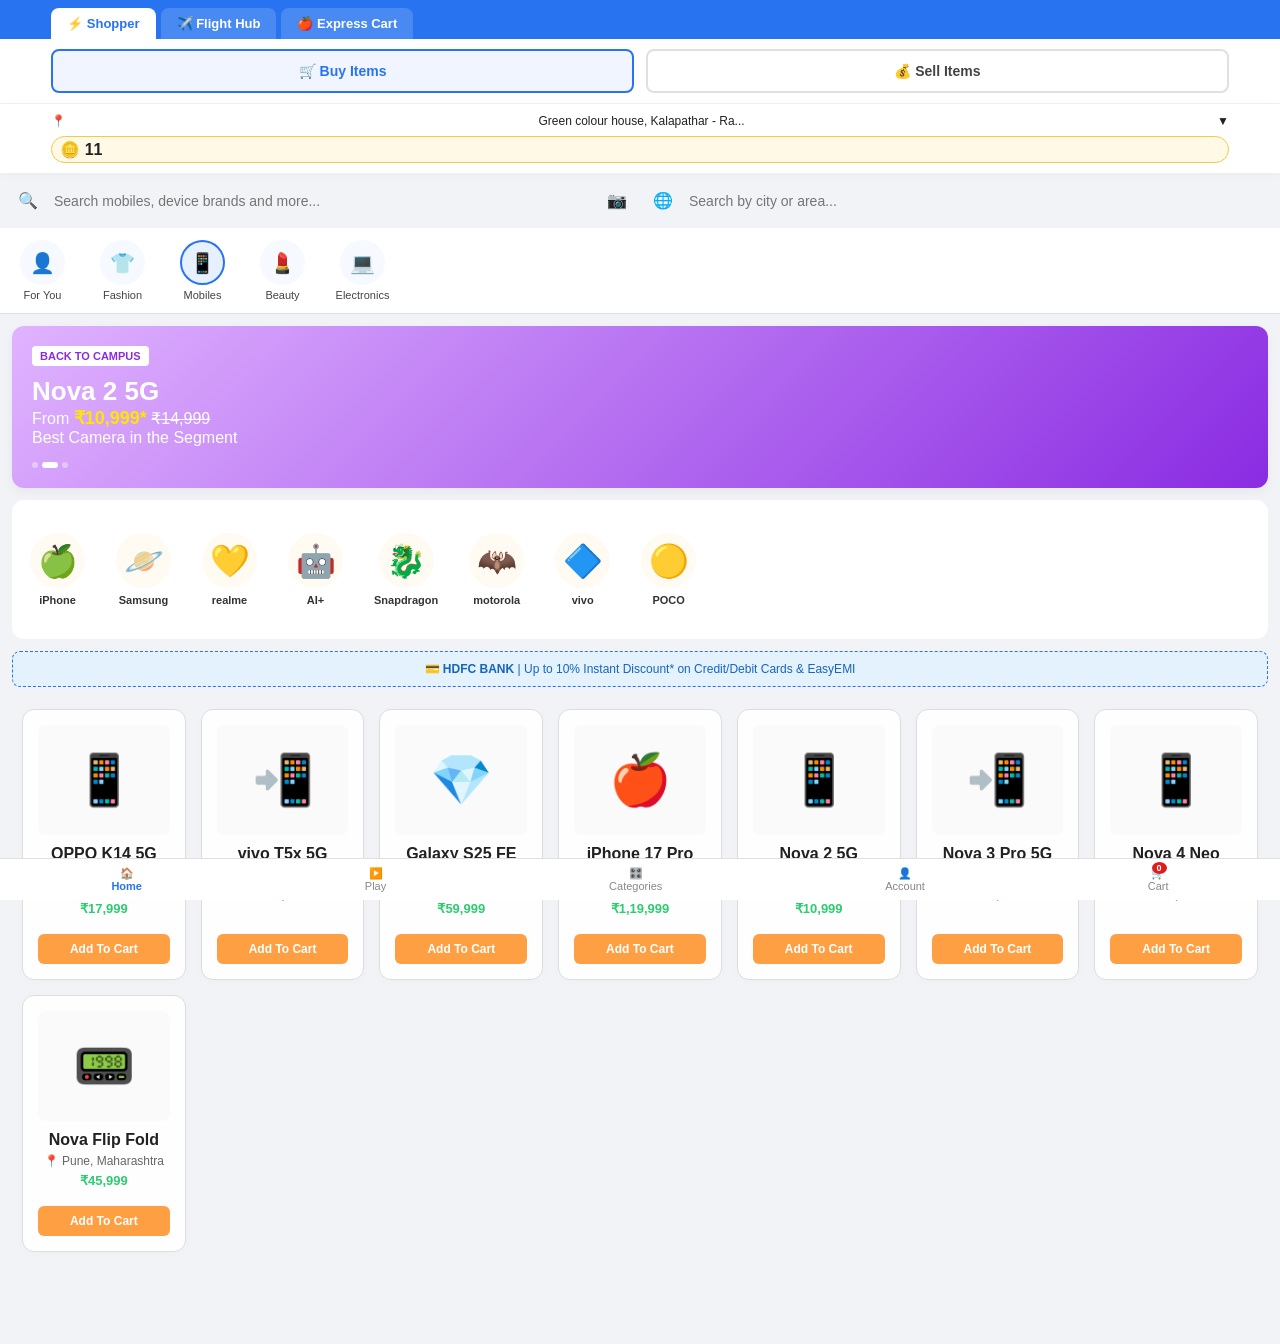
==== index.html @ 90e575cc "Add files via upload" ====
<!DOCTYPE html>
<html lang="en">
<head>
    <meta charset="UTF-8">
    <meta name="viewport" content="width=device-width, initial-scale=1.0">
    <title>Shopper | Premium Global Marketplace</title>
    <link rel="stylesheet" href="style.css">
</head>
<body>

    <canvas id="nature-canvas"></canvas>

    <!-- Super App Navigation Module Options -->
    <div class="app-top-switcher-header">
        <div class="switch-app-tab active">⚡ Shopper</div>
        <div class="switch-app-tab">✈️ Flight Hub</div>
        <div class="switch-app-tab">🍎 Express Cart</div>
    </div>

    <!-- MAIN HUB MODE TOGGLE BUTTONS (BUY / SELL) -->
    <div class="hub-mode-container">
        <button class="mode-toggle-btn active-mode" onclick="window.location.href='index.html'">🛒 Buy Items</button>
        <button class="mode-toggle-btn sell-mode-trigger" onclick="window.location.href='sell.html'">💰 Sell Items</button>
    </div>

    <header class="app-sticky-header">
        <div class="app-location-badge-strip">
            <span class="loc-marker-pin">📍</span>
            <span class="loc-display-text">Green colour house, Kalapathar - Ra...</span>
            <span class="loc-arrow-down">▼</span>
        </div>
        <div class="loyalty-coin-capsule">
            🪙 <span class="coin-count-value">11</span>
        </div>
    </header>

    <!-- Dual Search Inputs Matrix -->
    <div class="app-dual-search-matrix" style="padding: 10px; display: flex; gap: 10px;">
        <div class="search-input-capsule" style="flex: 1; display: flex; align-items: center; background: #f1f3f6; padding: 8px; border-radius: 8px;">
            <span class="search-embed-icon">🔍</span>
            <input type="text" id="search-bar" placeholder="Search mobiles, device brands and more..." style="border: none; background: transparent; width: 100%; margin-left: 8px; outline: none;">
            <span class="search-embed-camera">📷</span>
        </div>
        <div class="search-input-capsule location-capsule-box" style="flex: 1; display: flex; align-items: center; background: #f1f3f6; padding: 8px; border-radius: 8px;">
            <span class="search-embed-icon">🌐</span>
            <!-- Input ko JavaScript datalist se perfect bind kar diya gaya hai -->
            <input type="text" id="location-bar" placeholder="Search by city or area..." list="global-delivery-hubs" style="border: none; background: transparent; width: 100%; margin-left: 8px; outline: none;">
            <datalist id="global-delivery-hubs"></datalist>
        </div>
    </div>

    <nav class="app-category-horizontal-strip">
        <div class="category-pill-node">
            <div class="category-icon-sphere">👤</div>
            <span>For You</span>
        </div>
        <div class="category-pill-node">
            <div class="category-icon-sphere">👕</div>
            <span>Fashion</span>
        </div>
        <div class="category-pill-node active-category">
            <div class="category-icon-sphere">📱</div>
            <span>Mobiles</span>
        </div>
        <div class="category-pill-node">
            <div class="category-icon-sphere">💄</div>
            <span>Beauty</span>
        </div>
        <div class="category-pill-node">
            <div class="category-icon-sphere">💻</div>
            <span>Electronics</span>
        </div>
    </nav>
    <main class="app-scrolling-viewport">
        
        <section class="app-hero-carousel-banner">
            <div class="carousel-tag-badge">BACK TO CAMPUS</div>
            <div class="carousel-content-block">
                <h2>Nova 2 5G</h2>
                <p class="carousel-pricing-strike">From <span>₹10,999*</span> <del>₹14,999</del></p>
                <p class="carousel-tagline-sub">Best Camera in the Segment</p>
            </div>
            <div class="carousel-indicator-dots">
                <span class="dot-indicator"></span>
                <span class="dot-indicator active-dot"></span>
                <span class="dot-indicator"></span>
            </div>
        </section>

        <!-- Brand Quick Filter Strips -->
        <section class="app-brand-filters-strip-container">
            <div class="brand-filter-grid-flex" id="brand-logo-container" style="display: flex; gap: 15px; overflow-x: auto; padding: 10px 0;"></div>
        </section>

        <div class="app-promotional-incentive-bar">
            <strong>💳 HDFC BANK</strong> | Up to 10% Instant Discount* on Credit/Debit Cards & EasyEMI
        </div>

        <!-- Inventory Showcase Grid Layout (Nova phones are rendered here instantly) -->
        <section class="app-marketplace-inventory-section">
            <div class="inventory-product-grid-layout" id="product-container" style="display: grid; grid-template-columns: repeat(auto-fill, minmax(160px, 1fr)); gap: 15px; padding: 10px;"></div>
        </section>

    </main>

    <footer class="app-mobile-bottom-navigation-bar">
        <div class="bottom-tab-node active-tab">🏠<span>Home</span></div>
        <div class="bottom-tab-node">▶️<span>Play</span></div>
        <div class="bottom-tab-node">🎛️<span>Categories</span></div>
        <div class="bottom-tab-node" id="account-tab-trigger">👤<span>Account</span></div>
        <div class="bottom-tab-node" onclick="toggleCartPanel()">
            🛒<span class="cart-floating-badge" id="cart-badge-counter">0</span><span>Cart</span>
        </div>
    </footer>

    <!-- Cart Overlay Drawer Mechanics Layout -->
    <div class="cart-sidebar-overlay-dimmer" id="cart-overlay" onclick="toggleCartPanel()" style="display: none; position: fixed; top: 0; left: 0; width: 100%; height: 100%; background: rgba(0,0,0,0.5); z-index: 999;"></div>
    <div class="cart-sidebar-drawer-panel" id="cart-panel" style="position: fixed; top: 0; right: -400px; width: 320px; height: 100%; background: white; z-index: 1000; transition: 0.3s; padding: 20px; box-shadow: -2px 0 5px rgba(0,0,0,0.2);">
        <div class="cart-drawer-header-node" style="display: flex; justify-content: space-between; align-items: center; border-bottom: 1px solid #ddd; padding-bottom: 10px;">
            <h3>My Shopping Cart</h3>
            <span class="cart-drawer-close-trigger" onclick="toggleCartPanel()" style="cursor: pointer; font-size: 20px;">✖</span>
        </div>
        <div class="cart-drawer-items-list-viewport" id="cart-items-box" style="height: 70%; overflow-y: auto; padding: 10px 0;"></div>
        <div class="cart-drawer-checkout-footer" style="border-top: 1px solid #ddd; padding-top: 10px;">
            <h3>Grand Total: ₹<span id="cart-total-val">0</span></h3>
            <button class="cart-checkout-action-btn" onclick="triggerCheckout()" style="width: 100%; background: #2ecc71; color: white; border: none; padding: 12px; border-radius: 6px; font-weight: bold; cursor: pointer; margin-top: 10px;">Place Marketplace Order</button>
        </div>
    </div>

    <!-- Product View Dynamic Modal Frame Style Fixed with fallback -->
    <div class="product-modal-dimmer" id="product-modal-view" style="display: none; position: fixed; top: 0; left: 0; width: 100%; height: 100%; background: rgba(0,0,0,0.7); z-index: 2000; align-items: center; justify-content: center;">
        <div class="modal-viewport-frame" style="background: white; border-radius: 16px; width: 90%; max-width: 400px; padding: 20px; position: relative;">
            <div class="modal-header-nav" style="display: flex; align-items: center; gap: 15px; border-bottom: 1px solid #eee; padding-bottom: 10px;">
                <span class="back-arrow" onclick="closeProductModal()" style="cursor: pointer; font-size: 24px;">←</span>
                <div class="nav-title-block">
                    <h3 id="modal-product-title" style="margin: 0; font-size: 16px;">Product Details</h3>
                    <p id="modal-product-sub" style="margin: 0; font-size: 12px; color: #777;">Ad Verified</p>
                </div>
            </div>
            
            <div class="modal-scrollable-body" style="padding: 15px 0;">
                <div class="display-image-shell" style="text-align: center; background: #f9f9f9; padding: 20px; border-radius: 12px; position: relative;">
                    <span id="modal-item-photo-render" style="font-size: 80px;">📱</span>
                </div>

                <div class="item-meta-pricing-block" style="margin-top: 15px;">
                    <h2 id="modal-item-name" style="margin: 5px 0; font-size: 20px;">Item Name</h2>
                    <div class="rating-strip-badge" style="color: #f1c40f; font-size: 14px;">4.2 ★ | 31 Reviews</div>
                    <div class="location-tag-strip" id="modal-item-location" style="color: #666; font-size: 14px; margin-top: 5px;">📍 Location Info</div>
                </div>

                <div class="item-specs-block" id="modal-specs-container" style="margin-top: 15px; background: #f5f5f5; padding: 10px; border-radius: 8px;">
                    <h4 style="margin: 0 0 5px 0;">Technical Parameters</h4>
                    <p id="modal-item-specs" style="margin: 0; font-size: 13px; color: #555;">RAM/Storage specifications container.</p>
                </div>
            </div>

            <div class="modal-action-bottom-footer" style="display: flex; gap: 10px; margin-top: 15px;">
                <button class="add-to-cart-footer-btn" id="modal-cart-trigger" style="flex: 1; padding: 12px; border: 1px solid #ddd; background: white; border-radius: 8px; cursor: pointer; font-weight: bold;">Add to cart</button>
                <button class="buy-now-footer-btn" id="modal-call-trigger" style="flex: 1; padding: 12px; background: #ff9f43; color: white; border: none; border-radius: 8px; cursor: pointer; font-weight: bold;">Buy at ₹00</button>
            </div>
        </div>
    </div>

    <!-- Inject style class rules dynamically to handle sidebar drawer action smoothly -->
    <style>
        #cart-panel.open { right: 0px !important; }
        .brand-card-node { text-align: center; cursor: pointer; padding: 8px; border-radius: 50%; min-width: 60px; }
        .brand-card-node.active-brand { background: #e0f2fe; border: 2px solid #3b82f6; }
        .brand-img-shell { font-size: 32px; }
    </style>

    <script src="nature.js"></script>
    <script src="script.js"></script>
</body>
</html>
---- style.css ----
/* ============================================================================
   COLOR PALETTE TOKENS & RESPONSIVE CORE CONFIGURATION
   ============================================================================ */
:root {
    --fk-blue: #2874f0;
    --fk-yellow: #ffe500;
    --text-dark: #212121;
    --text-light: #878787;
    --bg-light: #f1f3f6;
    --offer-green: #388e3c;
    --action-orange: #fb641b;
}

* {
    margin: 0;
    padding: 0;
    box-sizing: border-box;
    font-family: -apple-system, BlinkMacSystemFont, "Segoe UI", Roboto, Helvetica, Arial, sans-serif;
}

body {
    background-color: var(--bg-light);
    color: var(--text-dark);
    overflow-x: hidden;
    padding-bottom: 70px;
}

#nature-canvas {
    position: fixed;
    top: 0;
    left: 0;
    width: 100vw;
    height: 100vh;
    pointer-events: none;
    z-index: 99;
}

/* Attractive Buy / Sell Switcher Bar Layout */
.hub-mode-container {
    display: flex;
    background: #ffffff;
    padding: 10px 4%;
    gap: 12px;
    border-bottom: 1px solid rgba(0,0,0,0.05);
}

.mode-toggle-btn {
    flex: 1;
    padding: 12px;
    border-radius: 8px;
    border: 2px solid #e0e0e0;
    background: #ffffff;
    font-size: 14px;
    font-weight: 700;
    cursor: pointer;
    transition: all 0.2s ease;
}

.mode-toggle-btn.active-mode {
    border-color: var(--fk-blue);
    color: var(--fk-blue);
    background: #f0f5ff;
}

.mode-toggle-btn.sell-mode-trigger {
    border-color: #e0e0e0;
    color: #444;
}

.mode-toggle-btn.sell-mode-trigger:hover {
    border-color: var(--action-orange);
    color: var(--action-orange);
    background: #fff5f0;
}

/* ============================================================================
   MAIN STOREFRONT FEED INTERFACE BLUEPRINT ELEMENTS
   ============================================================================ */
.app-top-switcher-header {
    background-color: var(--fk-blue);
    display: flex;
    padding: 8px 4% 0 4%;
    gap: 5px;
}

.switch-app-tab {
    background: rgba(255, 255, 255, 0.15);
    color: white;
    padding: 8px 16px;
    border-radius: 8px 8px 0 0;
    font-size: 13px;
    font-weight: 600;
    cursor: pointer;
}

.switch-app-tab.active {
    background: #ffffff;
    color: var(--fk-blue);
}

.app-sticky-header {
    background-color: #ffffff;
    padding: 10px 4%;
    box-shadow: 0 2px 10px rgba(0,0,0,0.03);
    position: sticky;
    top: 0;
    z-index: 100;
}

.app-location-badge-strip {
    display: flex;
    justify-content: space-between;
    align-items: center;
    margin-bottom: 8px;
    font-size: 12px;
}

.location-identity-node {
    display: flex;
    align-items: center;
    gap: 4px;
    color: #000;
    font-weight: 500;
}

.loc-display-text {
    max-width: 220px;
    white-space: nowrap;
    overflow: hidden;
    text-overflow: ellipsis;
}

@media (min-width: 480px) {
    .loc-display-text { max-width: 350px; }
}

.loyalty-coin-capsule {
    background: #fff9e6;
    border: 1px solid #f2c94c;
    padding: 3px 8px;
    border-radius: 20px;
    font-weight: bold;
}

.app-dual-search-matrix {
    display: flex;
    flex-direction: column;
    gap: 8px;
}

@media (min-width: 768px) {
    .app-dual-search-matrix { flex-direction: row; }
}

.search-input-capsule {
    display: flex;
    align-items: center;
    background: #f0f5ff;
    border-radius: 8px;
    padding: 8px 12px;
    flex: 1;
}

.search-input-capsule input {
    background: transparent;
    border: none;
    outline: none;
    width: 100%;
    padding: 0 8px;
    font-size: 14px;
    color: var(--text-dark);
}

.search-embed-icon, .search-embed-camera { color: var(--text-light); }

.app-category-horizontal-strip {
    display: flex;
    background: #ffffff;
    padding: 12px 10px;
    overflow-x: auto;
    gap: 15px;
    scrollbar-width: none;
    border-bottom: 1px solid #e0e0e0;
}

.app-category-horizontal-strip::-webkit-scrollbar { display: none; }

.category-pill-node {
    display: flex;
    flex-direction: column;
    align-items: center;
    min-width: 65px;
    text-align: center;
    font-size: 11px;
    font-weight: 500;
    color: #444;
    cursor: pointer;
}

.category-icon-sphere {
    background: #f6f9ff;
    width: 45px;
    height: 45px;
    border-radius: 50%;
    display: flex;
    align-items: center;
    justify-content: center;
    font-size: 20px;
    margin-bottom: 4px;
}

.category-pill-node.active-category .category-icon-sphere {
    background: #e6f0ff;
    border: 2px solid var(--fk-blue);
}

.app-hero-carousel-banner {
    background: linear-gradient(135deg, #e0b3ff 0%, #8a2be2 100%);
    margin: 12px;
    border-radius: 12px;
    padding: 20px;
    color: white;
    position: relative;
    box-shadow: 0 4px 12px rgba(0,0,0,0.05);
}

.carousel-tag-badge {
    background: #fff;
    color: #8a2be2;
    font-weight: 800;
    font-size: 11px;
    padding: 4px 8px;
    border-radius: 4px;
    display: inline-block;
    margin-bottom: 10px;
}

.carousel-content-block h2 { font-size: 26px; font-weight: 800; }
.carousel-pricing-strike span { font-weight: 800; font-size: 18px; color: var(--fk-yellow); }
.carousel-indicator-dots { display: flex; gap: 4px; margin-top: 15px; }
.dot-indicator { width: 6px; height: 6px; background: rgba(255,255,255,0.4); border-radius: 50%; }
.dot-indicator.active-dot { width: 16px; background: white; border-radius: 4px; }

.app-brand-filters-strip-container {
    background: white;
    margin: 12px;
    padding: 15px 10px;
    border-radius: 12px;
}

.brand-filter-grid-flex {
    display: flex;
    overflow-x: auto;
    gap: 16px;
    padding-bottom: 5px;
    scrollbar-width: none;
}

.brand-filter-grid-flex::-webkit-scrollbar { display: none; }

.brand-card-node {
    display: flex;
    flex-direction: column;
    align-items: center;
    min-width: 70px;
    cursor: pointer;
}

.brand-img-shell {
    width: 55px;
    height: 55px;
    background: #fffbf2;
    border-radius: 50%;
    display: flex;
    align-items: center;
    justify-content: center;
    font-size: 22px;
    margin-bottom: 6px;
    border: 2px solid transparent;
    transition: all 0.2s;
}

.brand-card-node.active-brand .brand-img-shell {
    background: #e6f0ff;
    border-color: var(--fk-blue);
    transform: scale(1.08);
}

.brand-card-node span { font-size: 11px; font-weight: 600; color: #333; }

.app-promotional-incentive-bar {
    background: #e3f2fd;
    border: 1px dashed var(--fk-blue);
    margin: 12px;
    padding: 10px;
    border-radius: 8px;
    font-size: 12px;
    text-align: center;
    color: #1565c0;
}

.app-marketplace-inventory-section { margin: 12px; }

.inventory-product-grid-layout {
    display: grid;
    grid-template-columns: repeat(2, 1fr);
    gap: 10px;
}

@media (min-width: 768px) {
    .inventory-product-grid-layout { grid-template-columns: repeat(4, 1fr); }
}

.premium-deal-card {
    background: #ffffff;
    border-radius: 12px;
    padding: 12px;
    text-align: center;
    box-shadow: 0 2px 8px rgba(0,0,0,0.02);
    border: 1px solid rgba(0,0,0,0.01);
    display: flex;
    flex-direction: column;
    justify-content: space-between;
    cursor: pointer;
}

.card-img-frame {
    height: 110px;
    display: flex;
    align-items: center;
    justify-content: center;
    font-size: 50px;
    background: #fafafa;
    border-radius: 8px;
    margin-bottom: 8px;
}

.card-img-frame img {
    width: 100%;
    height: 100%;
    object-fit: contain;
    border-radius: 8px;
}

.premium-deal-card h4 {
    font-size: 13px;
    font-weight: 600;
    color: var(--text-dark);
    margin-bottom: 4px;
    white-space: nowrap;
    overflow: hidden;
    text-overflow: ellipsis;
}

.card-pricing-panel { font-size: 13px; font-weight: 700; color: var(--offer-green); margin-bottom: 8px; }

.action-buy-btn {
    background: var(--fk-blue);
    color: white;
    border: none;
    padding: 9px;
    width: 100%;
    border-radius: 6px;
    font-size: 12px;
    font-weight: bold;
}

.app-mobile-bottom-navigation-bar {
    position: fixed;
    bottom: 0;
    left: 0;
    width: 100%;
    background: #ffffff;
    border-top: 1px solid #e0e0e0;
    display: flex;
    justify-content: space-around;
    padding: 8px 0;
    z-index: 110;
}

.bottom-tab-node {
    display: flex;
    flex-direction: column;
    align-items: center;
    font-size: 11px;
    color: var(--text-light);
    font-weight: 500;
    cursor: pointer;
    position: relative;
}

.bottom-tab-node.active-tab { color: var(--fk-blue); font-weight: bold; }
.cart-floating-badge { position: absolute; top: -5px; right: 2px; background: #df1b1b; color: white; border-radius: 50%; padding: 1px 5px; font-size: 9px; font-weight: bold; }

.cart-sidebar-overlay-dimmer { position: fixed; top:0; left:0; width:100vw; height:100vh; background:rgba(0,0,0,0.4); z-index:200; display:none; }
.cart-sidebar-drawer-panel { position: fixed; top:0; right:-100%; width:100%; max-width:380px; height:100%; background:white; z-index:201; box-shadow:-4px 0 15px rgba(0,0,0,0.1); display:flex; flex-direction:column; transition: right 0.3s ease; }
.cart-sidebar-drawer-panel.open { right: 0; }
.cart-drawer-header-node { display: flex; justify-content: space-between; padding: 20px; border-bottom: 1px solid #eee; }
.cart-drawer-close-trigger { cursor: pointer; font-size: 18px; }
.cart-drawer-items-list-viewport { flex:1; overflow-y:auto; padding: 20px; }
.cart-drawer-checkout-footer { padding: 20px; border-top:1px solid #eee; }
.cart-checkout-action-btn { background: var(--action-orange); color:white; width:100%; padding:14px; border:none; font-weight:bold; border-radius:6px; cursor:pointer; font-size:15px; margin-top:10px; }
/* ============================================================================
   SCREENSHOT SCREEN CONFORMITY TIERS (PRODUCT PREVIEW DYNAMIC LAYOUT MODAL)
   ============================================================================ */
.product-modal-dimmer {
    position: fixed;
    top: 0;
    left: 0;
    width: 100vw;
    height: 100vh;
    background: rgba(0,0,0,0.5);
    z-index: 2000;
    display: none;
}

.modal-viewport-frame {
    position: absolute;
    bottom: 0;
    left: 0;
    width: 100%;
    height: 92%;
    background: #ffffff;
    border-radius: 20px 20px 0 0;
    display: flex;
    flex-direction: column;
    box-shadow: 0 -5px 25px rgba(0,0,0,0.15);
    overflow: hidden;
}

@media(min-width: 500px) {
    .modal-viewport-frame {
        width: 430px;
        height: 85%;
        left: 50%;
        top: 50%;
        transform: translate(-50%, -50%);
        border-radius: 16px;
    }
}

.modal-header-nav {
    display: flex;
    align-items: center;
    padding: 14px 20px;
    border-bottom: 1px solid #f0f0f0;
    background: #ffffff;
}

.back-arrow { font-size: 24px; cursor: pointer; color: #333; margin-right: 15px; }
.nav-title-block { flex: 1; }
.nav-title-block h3 { font-size: 15px; font-weight: 700; color: #212121; }
.nav-title-block p { font-size: 11px; color: var(--text-light); }
.cart-nav-icon { font-size: 20px; color: #333; cursor: pointer; }

.modal-scrollable-body {
    flex: 1;
    overflow-y: auto;
    background: #fdfdfd;
}

.display-image-shell {
    width: 100%;
    height: 320px;
    background: #f9f9f9;
    position: relative;
    display: flex;
    align-items: center;
    justify-content: center;
    font-size: 120px;
}

.display-image-shell img {
    width: 100%;
    height: 100%;
    object-fit: contain;
}

.floating-action-overlays {
    position: absolute;
    top: 15px;
    right: 15px;
    display: flex;
    flex-direction: column;
    gap: 10px;
}

.overlay-circle-btn {
    width: 38px;
    height: 38px;
    border-radius: 50%;
    background: #ffffff;
    border: 1px solid rgba(0,0,0,0.06);
    box-shadow: 0 4px 10px rgba(0,0,0,0.05);
    display: flex;
    align-items: center;
    justify-content: center;
    font-size: 16px;
    cursor: pointer;
}

.item-meta-pricing-block {
    padding: 20px;
    background: #ffffff;
    border-bottom: 8px solid var(--bg-light);
}

.item-meta-pricing-block h2 { font-size: 18px; font-weight: 700; color: #212121; margin-bottom: 6px; }

.rating-strip-badge {
    display: inline-block;
    background: #388e3c;
    color: white;
    font-size: 12px;
    font-weight: 700;
    padding: 3px 8px;
    border-radius: 4px;
    margin-bottom: 12px;
}

.location-tag-strip {
    font-size: 13px;
    font-weight: 600;
    color: #4a4a4a;
}

.item-specs-block {
    padding: 20px;
    background: #ffffff;
}

.item-specs-block h3 { font-size: 14px; font-weight: 700; color: #212121; margin-bottom: 8px; }
.item-specs-block p { font-size: 13px; color: #555; line-height: 1.5; background: #fafafa; padding: 12px; border-radius: 8px; border: 1px dashed #e0e0e0; }

.modal-action-bottom-footer {
    display: flex;
    padding: 10px 15px;
    background: #ffffff;
    border-top: 1px solid #eeeeeef1;
    gap: 10px;
}

.add-to-cart-footer-btn {
    flex: 1;
    background: #ffffff;
    color: #212121;
    border: 1px solid #dcdcdc;
    padding: 14px;
    font-size: 15px;
    font-weight: 700;
    border-radius: 8px;
    cursor: pointer;
}

.buy-now-footer-btn {
    flex: 1.2;
    background: var(--fk-yellow);
    color: #212121;
    border: none;
    padding: 14px;
    font-size: 15px;
    font-weight: 700;
    border-radius: 8px;
    cursor: pointer;
}

/* ============================================================================
   SELL FORM PAGE WRAPPER BLUEPRINT METRICS
   ============================================================================ */
.sell-form-wrapper {
    width: 100vw;
    display: flex;
    justify-content: center;
    padding: 25px 4%;
    position: relative;
    z-index: 10;
}

.sell-form-card {
    background: #ffffff;
    width: 100%;
    max-width: 520px;
    border-radius: 16px;
    padding: 30px 22px;
    box-shadow: 0 10px 30px rgba(0,0,0,0.06);
    border: 1px solid rgba(0,0,0,0.05);
}

.sell-form-card h2 { font-size: 24px; font-weight: 800; color: var(--fk-blue); margin-bottom: 4px; }
.sell-form-subtitle { font-size: 13px; color: var(--text-light); margin-bottom: 25px; }

.form-input-node {
    margin-bottom: 20px;
}

.form-input-node label {
    display: block;
    font-size: 12px;
    font-weight: 700;
    color: #333;
    margin-bottom: 6px;
}

.form-input-node input, .form-input-node textarea {
    width: 100%;
    padding: 12px 14px;
    border: 1px solid #ccced4;
    border-radius: 8px;
    outline: none;
    font-size: 14px;
    background: #ffffff;
}

.form-input-node textarea { height: 80px; resize: none; }
.form-input-node input:focus, .form-input-node textarea:focus { border-color: var(--fk-blue); box-shadow: 0 0 0 3px rgba(40, 116, 240, 0.1); }

.file-upload-dropzone {
    border: 2px dashed #bcccf8;
    background: #f8faff;
    border-radius: 10px;
    padding: 20px;
    text-align: center;
    position: relative;
    cursor: pointer;
    min-height: 110px;
    display: flex;
    flex-direction: column;
    align-items: center;
    justify-content: center;
}

.file-upload-dropzone input[type="file"] {
    position: absolute;
    top: 0; left: 0; width: 100%; height: 100%;
    opacity: 0; cursor: pointer;
}

#upload-placeholder-text { font-size: 13px; font-weight: 600; color: var(--fk-blue); }
#upload-preview-render { max-width: 100%; height: 120px; object-fit: contain; margin-top: 10px; border-radius: 6px; display: none; }

.submit-post-btn {
    width: 100%;
    background: var(--action-orange);
    color: white;
    border: none;
    padding: 15px;
    font-size: 16px;
    font-weight: bold;
    border-radius: 8px;
    cursor: pointer;
    box-shadow: 0 5px 15px rgba(251,100,27,0.2);
    margin-top: 10px;
}
/* ============================================================================
   FIX FOR DYNAMIC IMAGES AND REAL-TIME LISTINGS DISPLAY
   ============================================================================ */
.premium-deal-card {
    display: flex !important;
    flex-direction: column !important;
    justify-content: space-between !important;
}

.card-img-frame img {
    width: 100%;
    height: 100%;
    object-fit: contain;
    border-radius: 8px;
}

/* Modal window state handling fallback rule */
#product-modal-view {
    align-items: center;
    justify-content: center;
}
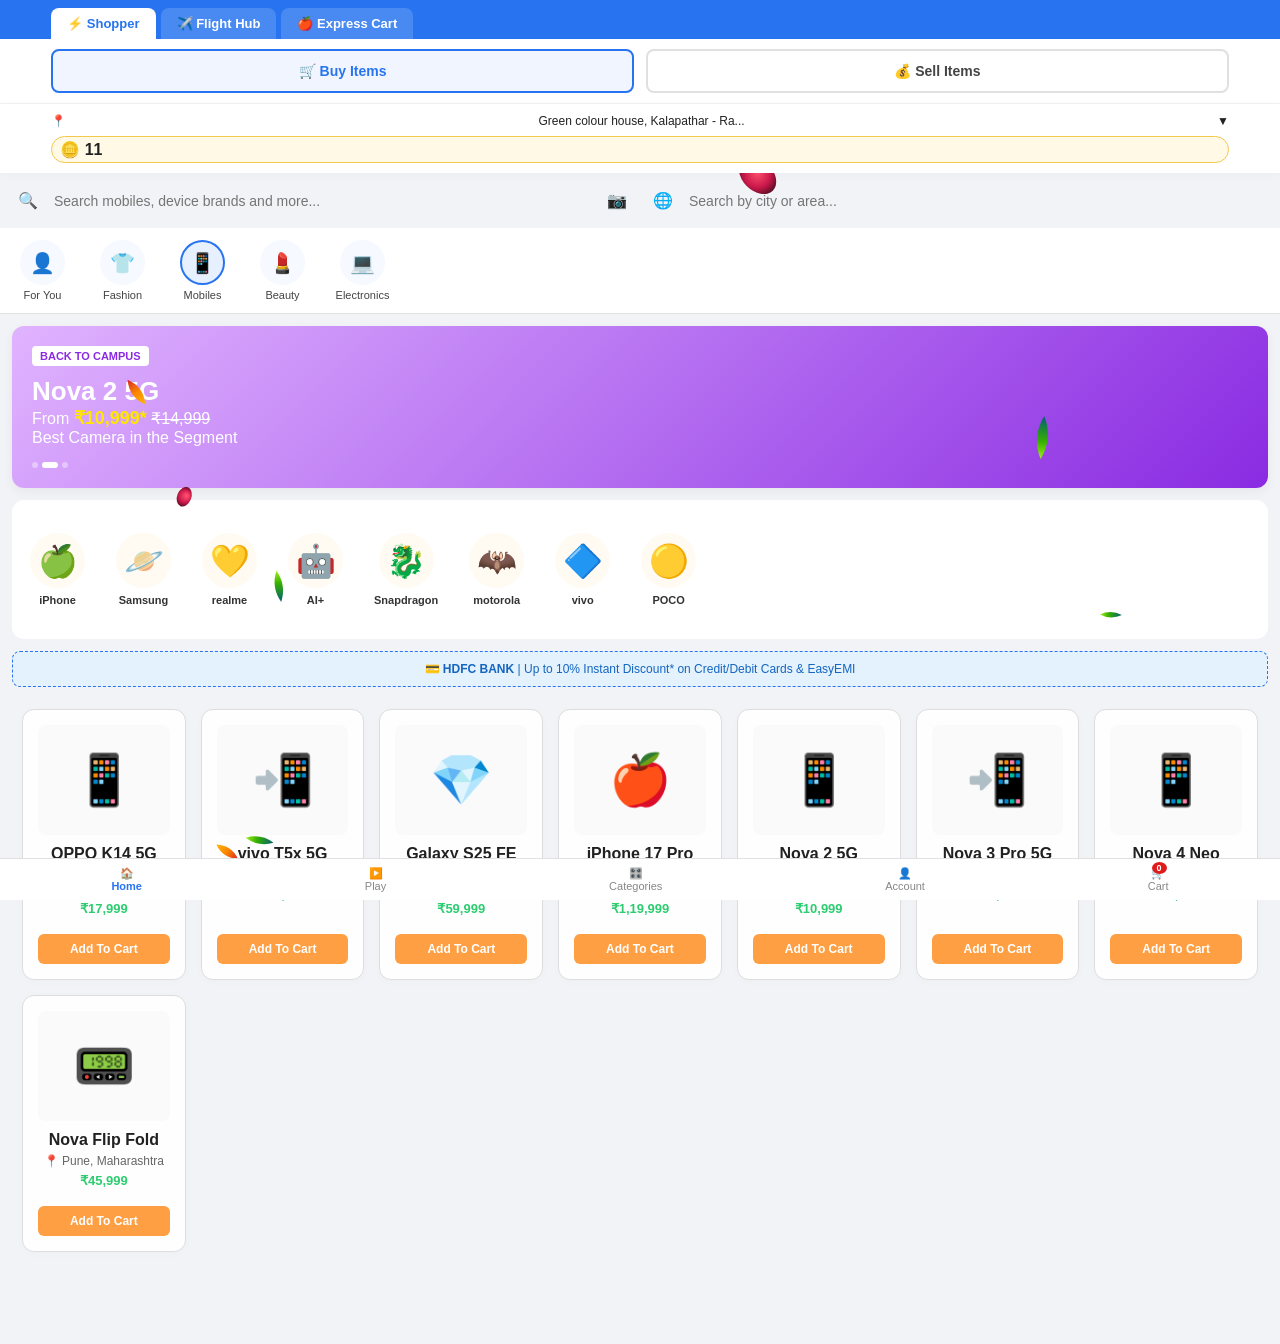
==== commit a7218358: "Add files via upload" ====
--- a/index.html
+++ b/index.html
@@ -12,9 +12,9 @@
 
     <!-- Super App Navigation Module Options -->
     <div class="app-top-switcher-header">
-        <div class="switch-app-tab active">⚡ Shopper</div>
-        <div class="switch-app-tab">✈️ Flight Hub</div>
-        <div class="switch-app-tab">🍎 Express Cart</div>
+        <div class="switch-app-tab active" onclick="switchMainHubMode('shopper', this)">⚡ Shopper</div>
+        <div class="switch-app-tab" onclick="switchMainHubMode('flights', this)">✈️ Flight Hub</div>
+        <div class="switch-app-tab" onclick="switchMainHubMode('express', this)">🍎 Express Cart</div>
     </div>
 
     <!-- MAIN HUB MODE TOGGLE BUTTONS (BUY / SELL) -->
@@ -43,92 +43,167 @@
         </div>
         <div class="search-input-capsule location-capsule-box" style="flex: 1; display: flex; align-items: center; background: #f1f3f6; padding: 8px; border-radius: 8px;">
             <span class="search-embed-icon">🌐</span>
-            <!-- Input ko JavaScript datalist se perfect bind kar diya gaya hai -->
             <input type="text" id="location-bar" placeholder="Search by city or area..." list="global-delivery-hubs" style="border: none; background: transparent; width: 100%; margin-left: 8px; outline: none;">
             <datalist id="global-delivery-hubs"></datalist>
         </div>
     </div>
 
     <nav class="app-category-horizontal-strip">
-        <div class="category-pill-node">
+        <div class="category-pill-node" onclick="filterByBrand('iPhone')">
             <div class="category-icon-sphere">👤</div>
             <span>For You</span>
         </div>
-        <div class="category-pill-node">
+        <div class="category-pill-node" onclick="filterByBrand('motorola')">
             <div class="category-icon-sphere">👕</div>
             <span>Fashion</span>
         </div>
-        <div class="category-pill-node active-category">
+        <div class="category-pill-node active-category" onclick="renderProductShowcase(getCombinedMarketplaceInventory())">
             <div class="category-icon-sphere">📱</div>
             <span>Mobiles</span>
         </div>
-        <div class="category-pill-node">
+        <div class="category-pill-node" onclick="filterByBrand('vivo')">
             <div class="category-icon-sphere">💄</div>
             <span>Beauty</span>
         </div>
-        <div class="category-pill-node">
+        <div class="category-pill-node" onclick="filterByBrand('Samsung')">
             <div class="category-icon-sphere">💻</div>
             <span>Electronics</span>
         </div>
     </nav>
-    <main class="app-scrolling-viewport">
+    <main class="app-scrolling-viewport" id="main-content-viewport">
         
-        <section class="app-hero-carousel-banner">
-            <div class="carousel-tag-badge">BACK TO CAMPUS</div>
-            <div class="carousel-content-block">
-                <h2>Nova 2 5G</h2>
-                <p class="carousel-pricing-strike">From <span>₹10,999*</span> <del>₹14,999</del></p>
-                <p class="carousel-tagline-sub">Best Camera in the Segment</p>
-            </div>
-            <div class="carousel-indicator-dots">
-                <span class="dot-indicator"></span>
-                <span class="dot-indicator active-dot"></span>
-                <span class="dot-indicator"></span>
-            </div>
-        </section>
-
-        <!-- Brand Quick Filter Strips -->
-        <section class="app-brand-filters-strip-container">
-            <div class="brand-filter-grid-flex" id="brand-logo-container" style="display: flex; gap: 15px; overflow-x: auto; padding: 10px 0;"></div>
-        </section>
-
-        <div class="app-promotional-incentive-bar">
-            <strong>💳 HDFC BANK</strong> | Up to 10% Instant Discount* on Credit/Debit Cards & EasyEMI
-        </div>
-
-        <!-- Inventory Showcase Grid Layout (Nova phones are rendered here instantly) -->
-        <section class="app-marketplace-inventory-section">
-            <div class="inventory-product-grid-layout" id="product-container" style="display: grid; grid-template-columns: repeat(auto-fill, minmax(160px, 1fr)); gap: 15px; padding: 10px;"></div>
-        </section>
+        <!-- MODULE A: SHOPPER MARKETPLACE HUD -->
+        <div id="hub-view-marketplace" class="super-viewport-panel" style="display: block;">
+            <section class="app-hero-carousel-banner">
+                <div class="carousel-tag-badge">BACK TO CAMPUS</div>
+                <div class="carousel-content-block">
+                    <h2>Nova 2 5G</h2>
+                    <p class="carousel-pricing-strike">From <span>₹10,999*</span> <del>₹14,999</del></p>
+                    <p class="carousel-tagline-sub">Best Camera in the Segment</p>
+                </div>
+                <div class="carousel-indicator-dots">
+                    <span class="dot-indicator"></span>
+                    <span class="dot-indicator active-dot"></span>
+                    <span class="dot-indicator"></span>
+                </div>
+            </section>
+
+            <!-- Brand Quick Filter Strips -->
+            <section class="app-brand-filters-strip-container">
+                <div class="brand-filter-grid-flex" id="brand-logo-container" style="display: flex; gap: 15px; overflow-x: auto; padding: 10px 0;"></div>
+            </section>
+
+            <div class="app-promotional-incentive-bar">
+                <strong>💳 HDFC BANK</strong> | Up to 10% Instant Discount* on Credit/Debit Cards & EasyEMI
+            </div>
+
+            <!-- Inventory Showcase Grid Layout -->
+            <section class="app-marketplace-inventory-section">
+                <div class="inventory-product-grid-layout" id="product-container" style="display: grid; grid-template-columns: repeat(auto-fill, minmax(160px, 1fr)); gap: 15px; padding: 10px;"></div>
+            </section>
+        </div>
+
+        <!-- MODULE B: EXPANDED REALISTIC NEON SNAKE GRID MODULE -->
+        <div id="hub-view-play" class="super-viewport-panel" style="display: none; padding: 20px; text-align: center;">
+            <div style="background: #1e293b; border-radius: 20px; padding: 22px; box-shadow: 0 10px 30px rgba(0,0,0,0.25); max-width: 410px; margin: 0 auto; border: 1px solid rgba(255,255,255,0.1);">
+                <h3 style="margin-bottom: 5px; color: #3b82f6; font-weight: 800; font-size: 20px;">🐍 Arcade Neon Grid</h3>
+                <p style="font-size: 12px; color: #94a3b8; margin-bottom: 15px;">Navigate using arrows below or keyboard keys</p>
+                <div style="background: #0f172a; display: inline-block; padding: 12px; border-radius: 16px; box-shadow: inset 0 0 20px rgba(0,0,0,0.8); border: 2px solid #334155;">
+                    <canvas id="arcade-snake-canvas" width="360" height="360" style="background: #090d16; display: block; border-radius: 8px;"></canvas>
+                </div>
+                <div style="margin-top: 15px; display: flex; flex-direction: column; align-items: center; gap: 6px;">
+                    <button onclick="changeSnakeDir('UP')" style="padding: 10px 24px; font-weight: bold; background: #334155; color: white; border: none; border-radius: 8px; cursor: pointer;">▲ UP</button>
+                    <div style="display: flex; gap: 15px;">
+                        <button onclick="changeSnakeDir('LEFT')" style="padding: 10px 24px; font-weight: bold; background: #334155; color: white; border: none; border-radius: 8px; cursor: pointer;">◀ LEFT</button>
+                        <button onclick="changeSnakeDir('RIGHT')" style="padding: 10px 24px; font-weight: bold; background: #334155; color: white; border: none; border-radius: 8px; cursor: pointer;">RIGHT ▶</button>
+                    </div>
+                    <button onclick="changeSnakeDir('DOWN')" style="padding: 10px 24px; font-weight: bold; background: #334155; color: white; border: none; border-radius: 8px; cursor: pointer;">▼ DOWN</button>
+                </div>
+            </div>
+        </div>
+        <!-- MODULE C: PROFILE DASHBOARD VIEW SHEET -->
+        <div id="hub-view-account" class="super-viewport-panel" style="display: none; padding: 20px;">
+            <div style="background: white; padding: 20px; border-radius: 16px; box-shadow: 0 4px 15px rgba(0,0,0,0.04); max-width: 440px; margin: 0 auto;">
+                <div style="display: flex; align-items: center; gap: 15px; border-bottom: 1px solid #eee; padding-bottom: 15px; margin-bottom: 15px;">
+                    <div style="font-size: 40px; background: #e6f0ff; width: 65px; height: 65px; border-radius: 50%; display: flex; align-items: center; justify-content: center;">👤</div>
+                    <div>
+                        <h3 id="profile-render-name" style="margin: 0; font-size: 18px;">Premium Shopper User</h3>
+                        <p id="profile-render-phone" style="margin: 3px 0 0 0; color: #666; font-size: 13px;">📞 Verified Mobile Account</p>
+                    </div>
+                </div>
+                <div style="background: #fafafa; padding: 15px; border-radius: 8px; font-size: 13px; color: #444; display: flex; flex-direction: column; gap: 8px;">
+                    <div>🪙 <strong>Loyalty Balance:</strong> <span class="coin-count-value">11</span> Shopper Coins</div>
+                    <div>📍 <strong>Registered Hub Address:</strong> Raigarh, Odisha Network Hub</div>
+                    <div>💳 <strong>KYC Status:</strong> Gold Level Fully Certified Profile</div>
+                </div>
+                <button onclick="alert('Session logged out clearance successful!'); localStorage.clear(); window.location.reload();" style="width: 100%; margin-top: 15px; background: #fff; border: 1px solid #ddd; color: red; padding: 11px; border-radius: 6px; font-weight: bold; cursor: pointer; font-size: 13px;">Sign Out Account Session</button>
+            </div>
+        </div>
+
+        <!-- MODULE D: SUPER APP FLIGHTS & EXPRESS VIEWS -->
+        <div id="hub-view-flights" class="super-viewport-panel" style="display: none; padding: 20px;">
+            <div style="background: linear-gradient(135deg, #2b5876 0%, #4e4376 100%); border-radius: 16px; padding: 20px; color: white; box-shadow: 0 4px 15px rgba(0,0,0,0.15); max-width: 440px; margin: 0 auto;">
+                <h3 style="margin-bottom: 5px;">✈️ Flight Hub Radar</h3>
+                <p style="font-size: 11px; color: rgba(255,255,255,0.8); margin-bottom: 15px;">Book flights instantly with premium coin discounts</p>
+                <div style="display: flex; flex-direction: column; gap: 10px;">
+                    <input type="text" placeholder="From (Departure City...)" style="padding: 11px; border: none; border-radius: 6px; font-size: 13px;">
+                    <input type="text" placeholder="To (Destination Terminal...)" style="padding: 11px; border: none; border-radius: 6px; font-size: 13px;">
+                    <button onclick="alert('Searching flights across active lines...')" style="background: var(--fk-yellow); color: #212121; border: none; padding: 12px; font-weight: bold; border-radius: 6px; cursor: pointer;">Analyze Flight Patterns</button>
+                </div>
+            </div>
+        </div>
+
+        <div id="hub-view-express" class="super-viewport-panel" style="display: none; padding: 20px;">
+            <div style="background: #ffffff; border: 2px dashed #388e3c; border-radius: 16px; padding: 25px; text-align: center; max-width: 440px; margin: 0 auto;">
+                <div style="font-size: 45px; margin-bottom: 8px;">🍎</div>
+                <h3 style="color: #388e3c; margin-bottom: 5px;">Express 10-Minute Cart</h3>
+                <p style="font-size: 12px; color: #777; margin-bottom: 15px;">Hyperlocal groceries delivered at your exact location house marker marker</p>
+                <button onclick="alert('Opening Express Fresh Hub inventory...')" style="background: #388e3c; color: white; border: none; padding: 11px 22px; font-weight: bold; border-radius: 6px; cursor: pointer;">Open Localized Catalog</button>
+            </div>
+        </div>
 
     </main>
 
     <footer class="app-mobile-bottom-navigation-bar">
-        <div class="bottom-tab-node active-tab">🏠<span>Home</span></div>
-        <div class="bottom-tab-node">▶️<span>Play</span></div>
-        <div class="bottom-tab-node">🎛️<span>Categories</span></div>
-        <div class="bottom-tab-node" id="account-tab-trigger">👤<span>Account</span></div>
+        <div class="bottom-tab-node active-tab" onclick="switchFooterTab(this, 'marketplace')">🏠<span>Home</span></div>
+        <div class="bottom-tab-node" onclick="switchFooterTab(this, 'play')">▶️<span>Play</span></div>
+        <div class="bottom-tab-node" onclick="toggleCategoriesPanel()">🎛️<span>Categories</span></div>
+        <div class="bottom-tab-node" id="account-tab-trigger" onclick="switchFooterTab(this, 'account')">👤<span>Account</span></div>
         <div class="bottom-tab-node" onclick="toggleCartPanel()">
             🛒<span class="cart-floating-badge" id="cart-badge-counter">0</span><span>Cart</span>
         </div>
     </footer>
 
-    <!-- Cart Overlay Drawer Mechanics Layout -->
-    <div class="cart-sidebar-overlay-dimmer" id="cart-overlay" onclick="toggleCartPanel()" style="display: none; position: fixed; top: 0; left: 0; width: 100%; height: 100%; background: rgba(0,0,0,0.5); z-index: 999;"></div>
-    <div class="cart-sidebar-drawer-panel" id="cart-panel" style="position: fixed; top: 0; right: -400px; width: 320px; height: 100%; background: white; z-index: 1000; transition: 0.3s; padding: 20px; box-shadow: -2px 0 5px rgba(0,0,0,0.2);">
-        <div class="cart-drawer-header-node" style="display: flex; justify-content: space-between; align-items: center; border-bottom: 1px solid #ddd; padding-bottom: 10px;">
+    <!-- Categories Dynamic Slide-out Left Drawer Panel Overlay -->
+    <div class="cart-sidebar-overlay-dimmer" id="categories-overlay" onclick="toggleCategoriesPanel()" style="display: none; position: fixed; top: 0; left: 0; width: 100%; height: 100%; background: rgba(0,0,0,0.5); z-index: 999;"></div>
+    <div id="categories-drawer-panel" style="position: fixed; top: 0; left: -400px; width: 300px; height: 100%; background: white; z-index: 1000; transition: 0.3s; padding: 20px; box-shadow: 2px 0 5px rgba(0,0,0,0.2);">
+        <div style="display: flex; justify-content: space-between; align-items: center; border-bottom: 1px solid #ddd; padding-bottom: 10px; margin-bottom: 15px;">
+            <h3 style="font-size: 16px; font-weight: 800;">🎛️ Shop Categories</h3>
+            <span onclick="toggleCategoriesPanel()" style="cursor: pointer; font-size: 20px; font-weight: bold;">✖</span>
+        </div>
+        <div style="display: flex; flex-direction: column; gap: 12px; font-weight: 600; font-size: 14px;">
+            <div onclick="filterByBrand('iPhone'); toggleCategoriesPanel();" style="cursor:pointer; padding: 12px; background: #f8fafc; border-radius: 8px;">🍏 iPhone Segment</div>
+            <div onclick="filterByBrand('Samsung'); toggleCategoriesPanel();" style="cursor:pointer; padding: 12px; background: #f8fafc; border-radius: 8px;">🪐 Samsung Matrix</div>
+            <div onclick="filterByBrand('vivo'); toggleCategoriesPanel();" style="cursor:pointer; padding: 12px; background: #f8fafc; border-radius: 8px;">🔷 Vivo Showcase</div>
+            <div onclick="filterByBrand('motorola'); toggleCategoriesPanel();" style="cursor:pointer; padding: 12px; background: #f8fafc; border-radius: 8px;">🦇 Motorola Feeds</div>
+        </div>
+    </div>
+
+    <!-- Cart Sidebar Overlay Drawer Mechanics Layout -->
+    <div class="cart-sidebar-overlay-dimmer" id="cart-overlay" onclick="toggleCartPanel()"></div>
+    <div class="cart-sidebar-drawer-panel" id="cart-panel">
+        <div class="cart-drawer-header-node">
             <h3>My Shopping Cart</h3>
-            <span class="cart-drawer-close-trigger" onclick="toggleCartPanel()" style="cursor: pointer; font-size: 20px;">✖</span>
-        </div>
-        <div class="cart-drawer-items-list-viewport" id="cart-items-box" style="height: 70%; overflow-y: auto; padding: 10px 0;"></div>
-        <div class="cart-drawer-checkout-footer" style="border-top: 1px solid #ddd; padding-top: 10px;">
+            <span class="cart-drawer-close-trigger" onclick="toggleCartPanel()">✖</span>
+        </div>
+        <div class="cart-drawer-items-list-viewport" id="cart-items-box"></div>
+        <div class="cart-drawer-checkout-footer">
             <h3>Grand Total: ₹<span id="cart-total-val">0</span></h3>
-            <button class="cart-checkout-action-btn" onclick="triggerCheckout()" style="width: 100%; background: #2ecc71; color: white; border: none; padding: 12px; border-radius: 6px; font-weight: bold; cursor: pointer; margin-top: 10px;">Place Marketplace Order</button>
-        </div>
-    </div>
-
-    <!-- Product View Dynamic Modal Frame Style Fixed with fallback -->
-    <div class="product-modal-dimmer" id="product-modal-view" style="display: none; position: fixed; top: 0; left: 0; width: 100%; height: 100%; background: rgba(0,0,0,0.7); z-index: 2000; align-items: center; justify-content: center;">
+            <button class="cart-checkout-action-btn" onclick="triggerCheckout()">Place Marketplace Order</button>
+        </div>
+    </div>
+    <!-- Product View Dynamic Modal Frame Style (RESTORING ALL MISSING FIELDS SAFELY) -->
+    <div class="product-modal-dimmer" id="product-modal-view">
         <div class="modal-viewport-frame" style="background: white; border-radius: 16px; width: 90%; max-width: 400px; padding: 20px; position: relative;">
             <div class="modal-header-nav" style="display: flex; align-items: center; gap: 15px; border-bottom: 1px solid #eee; padding-bottom: 10px;">
                 <span class="back-arrow" onclick="closeProductModal()" style="cursor: pointer; font-size: 24px;">←</span>
@@ -162,14 +237,113 @@
         </div>
     </div>
 
-    <!-- Inject style class rules dynamically to handle sidebar drawer action smoothly -->
     <style>
         #cart-panel.open { right: 0px !important; }
         .brand-card-node { text-align: center; cursor: pointer; padding: 8px; border-radius: 50%; min-width: 60px; }
         .brand-card-node.active-brand { background: #e0f2fe; border: 2px solid #3b82f6; }
         .brand-img-shell { font-size: 32px; }
+        .super-viewport-panel { width: 100%; transition: opacity 0.2s ease; }
     </style>
 
+    <script>
+        function switchFooterTab(elementRef, targetViewId) {
+            document.querySelectorAll('.bottom-tab-node').forEach(node => node.classList.remove('active-tab'));
+            if(elementRef) elementRef.classList.add('active-tab');
+            document.querySelectorAll('.super-viewport-panel').forEach(panel => panel.style.display = 'none');
+
+            if(targetViewId === 'marketplace') { document.getElementById('hub-view-marketplace').style.display = 'block'; }
+            else if(targetViewId === 'play') { document.getElementById('hub-view-play').style.display = 'block'; startSnakeGame(); }
+            else if(targetViewId === 'account') { document.getElementById('hub-view-account').style.display = 'block'; }
+        }
+
+        function toggleCategoriesPanel() {
+            const panel = document.getElementById('categories-drawer-panel');
+            const overlay = document.getElementById('categories-overlay');
+            if(panel.style.left === '0px') { panel.style.left = '-400px'; overlay.style.display = 'none'; } 
+            else { panel.style.left = '0px'; overlay.style.display = 'block'; }
+        }
+
+        function switchMainHubMode(modeType, elementRef) {
+            document.querySelectorAll('.switch-app-tab').forEach(tab => tab.classList.remove('active'));
+            if(elementRef) elementRef.classList.add('active');
+            document.querySelectorAll('.super-viewport-panel').forEach(panel => panel.style.display = 'none');
+
+            if(modeType === 'shopper') { document.getElementById('hub-view-marketplace').style.display = 'block'; }
+            else if(modeType === 'flights') { document.getElementById('hub-view-flights').style.display = 'block'; }
+            else if(modeType === 'express') { document.getElementById('hub-view-express').style.display = 'block'; }
+        }
+
+        // DYNAMIC HIGH-TEXTURE SNAKE SYSTEM 
+        let snakeGridSize = 20, snakeX = 60, snakeY = 60, dx = 20, dy = 0;
+        let snakeItems = [{x: 60, y: 60}], snakeFood = {x: 180, y: 180}, arcadeTimer = null;
+
+        function startSnakeGame() {
+            const canv = document.getElementById('arcade-snake-canvas');
+            if(!canv) return;
+            const context = canv.getContext('2d');
+            snakeX = 60; snakeY = 60; dx = 20; dy = 0;
+            snakeItems = [{x: 60, y: 60}, {x: 40, y: 60}];
+            snakeFood = { x: Math.floor(Math.random() * 17) * 20, y: Math.floor(Math.random() * 17) * 20 };
+            
+            if(arcadeTimer) clearInterval(arcadeTimer);
+            arcadeTimer = setInterval(() => {
+                snakeX += dx; snakeY += dy;
+                if(snakeX < 0) snakeX = 340; if(snakeX > 340) snakeX = 0;
+                if(snakeY < 0) snakeY = 340; if(snakeY > 340) snakeY = 0;
+
+                let headNode = {x: snakeX, y: snakeY};
+                snakeItems.unshift(headNode);
+                if(snakeX === snakeFood.x && snakeY === snakeFood.y) {
+                    snakeFood = { x: Math.floor(Math.random() * 17) * 20, y: Math.floor(Math.random() * 17) * 20 };
+                } else { snakeItems.pop(); }
+
+                context.clearRect(0, 0, 360, 360);
+                // Grid matrix
+                context.strokeStyle = "rgba(51, 65, 85, 0.2)";
+                for(let l = 0; l <= 360; l += 20) {
+                    context.beginPath(); context.moveTo(l, 0); context.lineTo(l, 360); context.stroke();
+                    context.beginPath(); context.moveTo(0, l); context.lineTo(360, l); context.stroke();
+                }
+                // 3D Apple
+                context.save(); context.shadowBlur = 15; context.shadowColor = "#ef4444";
+                let foodGrad = context.createRadialGradient(snakeFood.x + 6, snakeFood.y + 6, 2, snakeFood.x + 10, snakeFood.y + 10, 10);
+                foodGrad.addColorStop(0, "#ff7675"); foodGrad.addColorStop(1, "#630202");
+                context.fillStyle = foodGrad; context.beginPath(); context.arc(snakeFood.x + 10, snakeFood.y + 10, 9, 0, 2*Math.PI); context.fill();
+                context.strokeStyle = "#2ecc71"; context.lineWidth = 2; context.beginPath(); context.moveTo(snakeFood.x + 10, snakeFood.y + 2); context.quadraticCurveTo(snakeFood.x + 14, snakeFood.y - 4, snakeFood.x + 16, snakeFood.y - 3); context.stroke();
+                context.restore();
+
+                // Shiny Snake
+                snakeItems.forEach((part, index) => {
+                    context.save(); context.shadowBlur = index === 0 ? 12 : 6; context.shadowColor = "#10b981";
+                    let snakeGrad = context.createRadialGradient(part.x + 8, part.y + 8, 2, part.x + 10, part.y + 10, 12);
+                    if(index === 0) {
+                        snakeGrad.addColorStop(0, "#34d399"); snakeGrad.addColorStop(1, "#047857");
+                        context.fillStyle = snakeGrad; context.beginPath(); context.roundRect(part.x, part.y, 19, 19, 6); context.fill();
+                        context.shadowBlur = 0; context.fillStyle = "white"; context.beginPath();
+                        context.arc(part.x + 5, part.y + 5, 2.5, 0, 2*Math.PI); context.arc(part.x + 14, part.y + 5, 2.5, 0, 2*Math.PI); context.fill();
+                    } else {
+                        snakeGrad.addColorStop(0, "#059669"); snakeGrad.addColorStop(1, "#064e3b");
+                        context.fillStyle = snakeGrad; context.beginPath(); context.roundRect(part.x + 1, part.y + 1, 17, 17, 4); context.fill();
+                    }
+                    context.restore();
+                });
+            }, 140);
+        }
+
+        function changeSnakeDir(dir) {
+            if(dir === 'UP' && dy === 0) { dx = 0; dy = -20; }
+            if(dir === 'DOWN' && dy === 0) { dx = 0; dy = 20; }
+            if(dir === 'LEFT' && dx === 0) { dx = -20; dy = 0; }
+            if(dir === 'RIGHT' && dx === 0) { dx = 20; dy = 0; }
+        }
+
+        document.addEventListener("DOMContentLoaded", () => {
+            const userName = localStorage.getItem("shopper_user_name") || localStorage.getItem("user_name");
+            const userPhone = localStorage.getItem("shopper_user_phone") || localStorage.getItem("user_phone");
+            if(userName) document.getElementById("profile-render-name").textContent = userName;
+            if(userPhone) document.getElementById("profile-render-phone").textContent = "📞 " + userPhone;
+        });
+    </script>
     <script src="nature.js"></script>
     <script src="script.js"></script>
 </body>
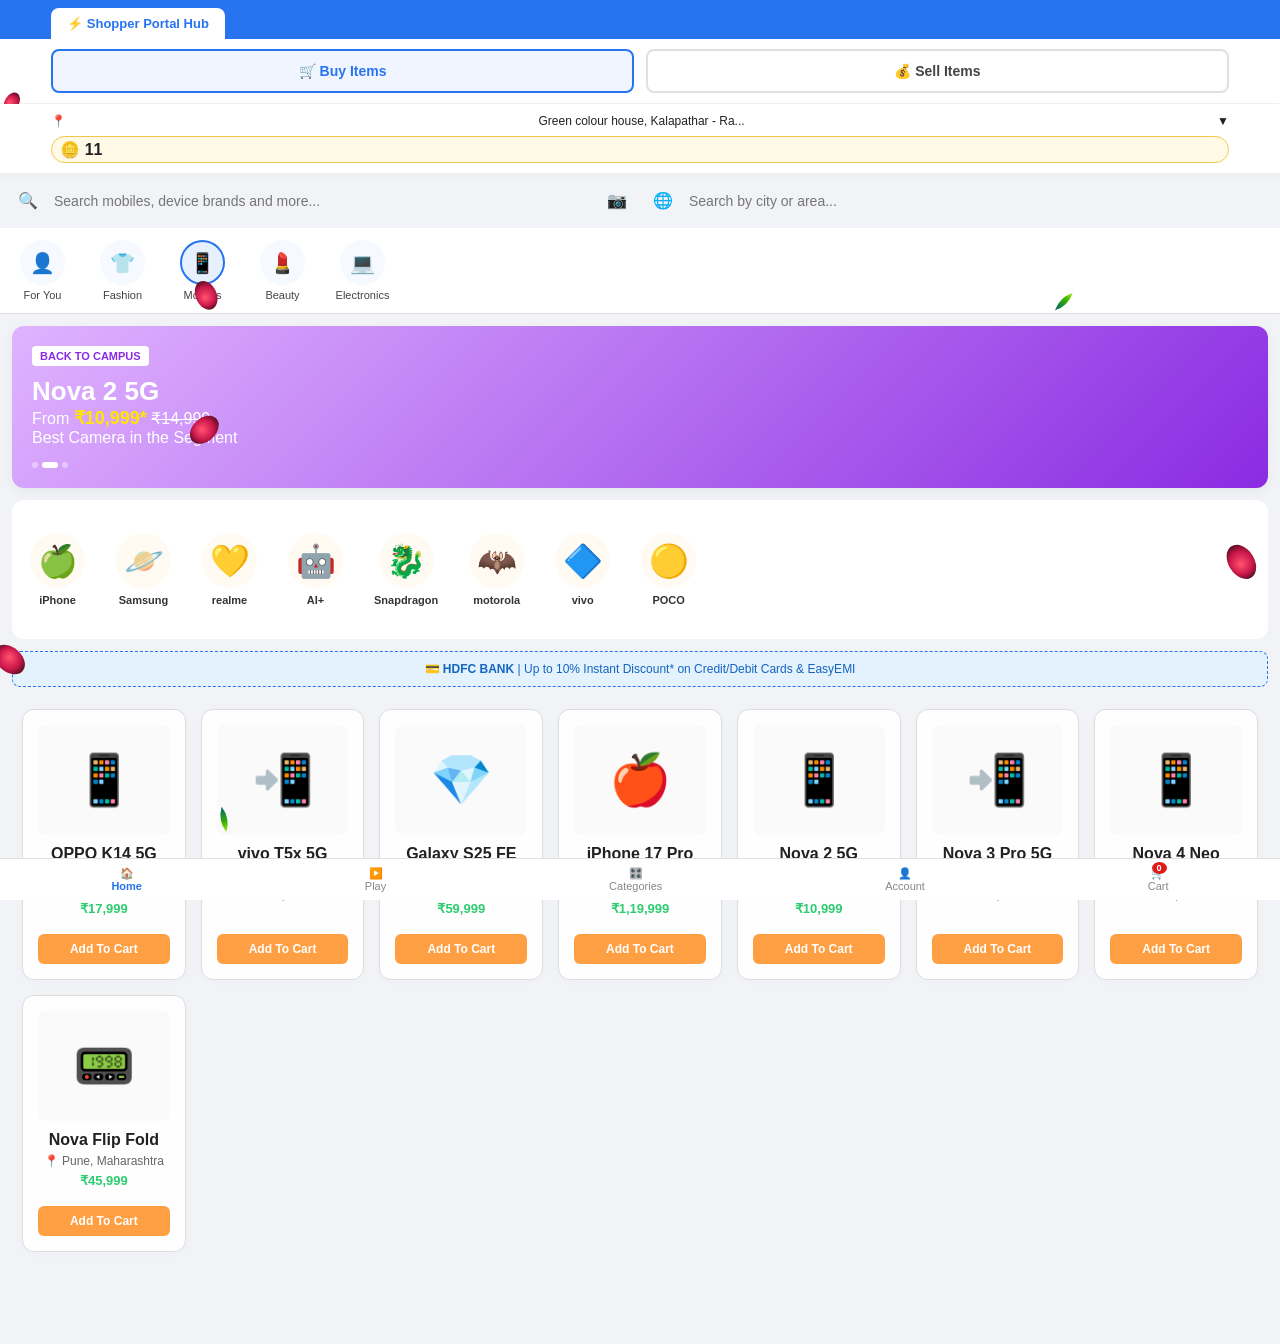
==== commit b919208f: "Add files via upload" ====
--- a/index.html
+++ b/index.html
@@ -10,11 +10,9 @@
 
     <canvas id="nature-canvas"></canvas>
 
-    <!-- Super App Navigation Module Options -->
+    <!-- Super App Navigation Module Options (Flights & Express Removed Completely) -->
     <div class="app-top-switcher-header">
-        <div class="switch-app-tab active" onclick="switchMainHubMode('shopper', this)">⚡ Shopper</div>
-        <div class="switch-app-tab" onclick="switchMainHubMode('flights', this)">✈️ Flight Hub</div>
-        <div class="switch-app-tab" onclick="switchMainHubMode('express', this)">🍎 Express Cart</div>
+        <div class="switch-app-tab active">⚡ Shopper Portal Hub</div>
     </div>
 
     <!-- MAIN HUB MODE TOGGLE BUTTONS (BUY / SELL) -->
@@ -47,7 +45,6 @@
             <datalist id="global-delivery-hubs"></datalist>
         </div>
     </div>
-
     <nav class="app-category-horizontal-strip">
         <div class="category-pill-node" onclick="filterByBrand('iPhone')">
             <div class="category-icon-sphere">👤</div>
@@ -70,6 +67,7 @@
             <span>Electronics</span>
         </div>
     </nav>
+
     <main class="app-scrolling-viewport" id="main-content-viewport">
         
         <!-- MODULE A: SHOPPER MARKETPLACE HUD -->
@@ -102,17 +100,68 @@
                 <div class="inventory-product-grid-layout" id="product-container" style="display: grid; grid-template-columns: repeat(auto-fill, minmax(160px, 1fr)); gap: 15px; padding: 10px;"></div>
             </section>
         </div>
-
-        <!-- MODULE B: EXPANDED REALISTIC NEON SNAKE GRID MODULE -->
-        <div id="hub-view-play" class="super-viewport-panel" style="display: none; padding: 20px; text-align: center;">
-            <div style="background: #1e293b; border-radius: 20px; padding: 22px; box-shadow: 0 10px 30px rgba(0,0,0,0.25); max-width: 410px; margin: 0 auto; border: 1px solid rgba(255,255,255,0.1);">
-                <h3 style="margin-bottom: 5px; color: #3b82f6; font-weight: 800; font-size: 20px;">🐍 Arcade Neon Grid</h3>
-                <p style="font-size: 12px; color: #94a3b8; margin-bottom: 15px;">Navigate using arrows below or keyboard keys</p>
+        <!-- MODULE B: GAMES CONSOLE HUB SELECTION GRID -->
+        <div id="hub-view-play" class="super-viewport-panel" style="display: none; padding: 15px;">
+            
+            <!-- Games Grid Listing Container Dashboard View -->
+            <div id="arcade-apps-dashboard" style="display: block;">
+                <h3 style="margin: 5px 0 15px 5px; font-weight: 800; font-size: 20px; color: #1e293b;">🎮 Shopper Arcade Station</h3>
+                
+                <div style="display: grid; grid-template-columns: repeat(2, 1fr); gap: 12px; margin-bottom: 20px;">
+                    <!-- Game 1 -->
+                    <div onclick="initiateArcadeGame('snake')" style="background: linear-gradient(135deg, #10b981, #047857); padding: 16px; border-radius: 14px; color: white; cursor: pointer; text-align: center; box-shadow: 0 4px 10px rgba(16,185,129,0.2);">
+                        <div style="font-size: 34px; margin-bottom: 5px;">🐍</div>
+                        <h4 style="margin:0; font-size:14px; font-weight:700;">Neon Snake</h4>
+                        <span style="font-size:10px; opacity:0.8;">Realistic 3D Grid</span>
+                    </div>
+                    <!-- Game 2 -->
+                    <div onclick="initiateArcadeGame('bird')" style="background: linear-gradient(135deg, #3b82f6, #1d4ed8); padding: 16px; border-radius: 14px; color: white; cursor: pointer; text-align: center; box-shadow: 0 4px 10px rgba(59,130,246,0.2);">
+                        <div style="font-size: 34px; margin-bottom: 5px;">🐤</div>
+                        <h4 style="margin:0; font-size:14px; font-weight:700;">Flappy Bird</h4>
+                        <span style="font-size:10px; opacity:0.8;">Tap to Flap Engine</span>
+                    </div>
+                    <!-- Game 3 -->
+                    <div onclick="initiateArcadeGame('bricks')" style="background: linear-gradient(135deg, #f59e0b, #b45309); padding: 16px; border-radius: 14px; color: white; cursor: pointer; text-align: center; box-shadow: 0 4px 10px rgba(245,158,11,0.2);">
+                        <div style="font-size: 34px; margin-bottom: 5px;">🧱</div>
+                        <h4 style="margin:0; font-size:14px; font-weight:700;">Brick Breaker</h4>
+                        <span style="font-size:10px; opacity:0.8;">Smash Block Waves</span>
+                    </div>
+                    <!-- Game 4 -->
+                    <div onclick="initiateArcadeGame('ttt')" style="background: linear-gradient(135deg, #ec4899, #be185d); padding: 16px; border-radius: 14px; color: white; cursor: pointer; text-align: center; box-shadow: 0 4px 10px rgba(236,72,153,0.2);">
+                        <div style="font-size: 34px; margin-bottom: 5px;">❌</div>
+                        <h4 style="margin:0; font-size:14px; font-weight:700;">Tic-Tac-Toe</h4>
+                        <span style="font-size:10px; opacity:0.8;">Vs Smart AI Bot</span>
+                    </div>
+                    <!-- Game 5 -->
+                    <div onclick="initiateArcadeGame('racer')" style="background: linear-gradient(135deg, #ef4444, #b91c1c); padding: 16px; border-radius: 14px; color: white; cursor: pointer; text-align: center; box-shadow: 0 4px 10px rgba(239,68,68,0.2);">
+                        <div style="font-size: 34px; margin-bottom: 5px;">🏎️</div>
+                        <h4 style="margin:0; font-size:14px; font-weight:700;">Highway Racer</h4>
+                        <span style="font-size:10px; opacity:0.8;">Dodge Speed Traffic</span>
+                    </div>
+                    <!-- Game 6 -->
+                    <div onclick="initiateArcadeGame('target')" style="background: linear-gradient(135deg, #8b5cf6, #6d28d9); padding: 16px; border-radius: 14px; color: white; cursor: pointer; text-align: center; box-shadow: 0 4px 10px rgba(139,92,246,0.2);">
+                        <div style="font-size: 34px; margin-bottom: 5px;">🎯</div>
+                        <h4 style="margin:0; font-size:14px; font-weight:700;">Target Rush</h4>
+                        <span style="font-size:10px; opacity:0.8;">Tap Reaction Test</span>
+                    </div>
+                </div>
+            </div>
+
+            <!-- Active Large Dedicated Game Canvas Arena Room -->
+            <div id="arcade-game-play-arena" style="display: none; background: #1e293b; border-radius: 20px; padding: 22px; box-shadow: 0 10px 30px rgba(0,0,0,0.25); max-width: 410px; margin: 0 auto; border: 1px solid rgba(255,255,255,0.1);">
+                <div style="display: flex; justify-content: space-between; align-items: center; margin-bottom: 12px;">
+                    <button onclick="terminateGameSession()" style="background: rgba(255,255,255,0.15); color: white; border: none; padding: 6px 14px; border-radius: 6px; font-weight: bold; cursor: pointer; font-size: 12px;">⬅ Close Game</button>
+                    <h4 id="active-game-title-header" style="color: white; margin:0; font-size:15px; font-weight:800;">Game Screen</h4>
+                    <div style="color: #67e8f9; font-weight: bold; font-size: 14px;">Score: <span id="game-universal-score">0</span></div>
+                </div>
+
                 <div style="background: #0f172a; display: inline-block; padding: 12px; border-radius: 16px; box-shadow: inset 0 0 20px rgba(0,0,0,0.8); border: 2px solid #334155;">
                     <canvas id="arcade-snake-canvas" width="360" height="360" style="background: #090d16; display: block; border-radius: 8px;"></canvas>
                 </div>
+
+                <!-- Universal Controls for touch mapping inputs -->
                 <div style="margin-top: 15px; display: flex; flex-direction: column; align-items: center; gap: 6px;">
-                    <button onclick="changeSnakeDir('UP')" style="padding: 10px 24px; font-weight: bold; background: #334155; color: white; border: none; border-radius: 8px; cursor: pointer;">▲ UP</button>
+                    <button onclick="changeSnakeDir('UP')" style="padding: 10px 24px; font-weight: bold; background: #334155; color: white; border: none; border-radius: 8px; cursor: pointer;">▲ UP / FLAP</button>
                     <div style="display: flex; gap: 15px;">
                         <button onclick="changeSnakeDir('LEFT')" style="padding: 10px 24px; font-weight: bold; background: #334155; color: white; border: none; border-radius: 8px; cursor: pointer;">◀ LEFT</button>
                         <button onclick="changeSnakeDir('RIGHT')" style="padding: 10px 24px; font-weight: bold; background: #334155; color: white; border: none; border-radius: 8px; cursor: pointer;">RIGHT ▶</button>
@@ -140,28 +189,6 @@
             </div>
         </div>
 
-        <!-- MODULE D: SUPER APP FLIGHTS & EXPRESS VIEWS -->
-        <div id="hub-view-flights" class="super-viewport-panel" style="display: none; padding: 20px;">
-            <div style="background: linear-gradient(135deg, #2b5876 0%, #4e4376 100%); border-radius: 16px; padding: 20px; color: white; box-shadow: 0 4px 15px rgba(0,0,0,0.15); max-width: 440px; margin: 0 auto;">
-                <h3 style="margin-bottom: 5px;">✈️ Flight Hub Radar</h3>
-                <p style="font-size: 11px; color: rgba(255,255,255,0.8); margin-bottom: 15px;">Book flights instantly with premium coin discounts</p>
-                <div style="display: flex; flex-direction: column; gap: 10px;">
-                    <input type="text" placeholder="From (Departure City...)" style="padding: 11px; border: none; border-radius: 6px; font-size: 13px;">
-                    <input type="text" placeholder="To (Destination Terminal...)" style="padding: 11px; border: none; border-radius: 6px; font-size: 13px;">
-                    <button onclick="alert('Searching flights across active lines...')" style="background: var(--fk-yellow); color: #212121; border: none; padding: 12px; font-weight: bold; border-radius: 6px; cursor: pointer;">Analyze Flight Patterns</button>
-                </div>
-            </div>
-        </div>
-
-        <div id="hub-view-express" class="super-viewport-panel" style="display: none; padding: 20px;">
-            <div style="background: #ffffff; border: 2px dashed #388e3c; border-radius: 16px; padding: 25px; text-align: center; max-width: 440px; margin: 0 auto;">
-                <div style="font-size: 45px; margin-bottom: 8px;">🍎</div>
-                <h3 style="color: #388e3c; margin-bottom: 5px;">Express 10-Minute Cart</h3>
-                <p style="font-size: 12px; color: #777; margin-bottom: 15px;">Hyperlocal groceries delivered at your exact location house marker marker</p>
-                <button onclick="alert('Opening Express Fresh Hub inventory...')" style="background: #388e3c; color: white; border: none; padding: 11px 22px; font-weight: bold; border-radius: 6px; cursor: pointer;">Open Localized Catalog</button>
-            </div>
-        </div>
-
     </main>
 
     <footer class="app-mobile-bottom-navigation-bar">
@@ -202,7 +229,7 @@
             <button class="cart-checkout-action-btn" onclick="triggerCheckout()">Place Marketplace Order</button>
         </div>
     </div>
-    <!-- Product View Dynamic Modal Frame Style (RESTORING ALL MISSING FIELDS SAFELY) -->
+    <!-- Product View Dynamic Modal Frame Style -->
     <div class="product-modal-dimmer" id="product-modal-view">
         <div class="modal-viewport-frame" style="background: white; border-radius: 16px; width: 90%; max-width: 400px; padding: 20px; position: relative;">
             <div class="modal-header-nav" style="display: flex; align-items: center; gap: 15px; border-bottom: 1px solid #eee; padding-bottom: 10px;">
@@ -229,7 +256,6 @@
                     <p id="modal-item-specs" style="margin: 0; font-size: 13px; color: #555;">RAM/Storage specifications container.</p>
                 </div>
             </div>
-
             <div class="modal-action-bottom-footer" style="display: flex; gap: 10px; margin-top: 15px;">
                 <button class="add-to-cart-footer-btn" id="modal-cart-trigger" style="flex: 1; padding: 12px; border: 1px solid #ddd; background: white; border-radius: 8px; cursor: pointer; font-weight: bold;">Add to cart</button>
                 <button class="buy-now-footer-btn" id="modal-call-trigger" style="flex: 1; padding: 12px; background: #ff9f43; color: white; border: none; border-radius: 8px; cursor: pointer; font-weight: bold;">Buy at ₹00</button>
@@ -242,18 +268,23 @@
         .brand-card-node { text-align: center; cursor: pointer; padding: 8px; border-radius: 50%; min-width: 60px; }
         .brand-card-node.active-brand { background: #e0f2fe; border: 2px solid #3b82f6; }
         .brand-img-shell { font-size: 32px; }
-        .super-viewport-panel { width: 100%; transition: opacity 0.2s ease; }
+        .super-viewport-panel { width: 100%; }
     </style>
-
     <script>
+        // 1. Navigation Panel switch router tabs system
         function switchFooterTab(elementRef, targetViewId) {
             document.querySelectorAll('.bottom-tab-node').forEach(node => node.classList.remove('active-tab'));
             if(elementRef) elementRef.classList.add('active-tab');
             document.querySelectorAll('.super-viewport-panel').forEach(panel => panel.style.display = 'none');
 
-            if(targetViewId === 'marketplace') { document.getElementById('hub-view-marketplace').style.display = 'block'; }
-            else if(targetViewId === 'play') { document.getElementById('hub-view-play').style.display = 'block'; startSnakeGame(); }
-            else if(targetViewId === 'account') { document.getElementById('hub-view-account').style.display = 'block'; }
+            if(targetViewId === 'marketplace') { 
+                document.getElementById('hub-view-marketplace').style.display = 'block'; 
+            } else if(targetViewId === 'play') { 
+                document.getElementById('hub-view-play').style.display = 'block';
+                terminateGameSession(); // Opens the apps dashboard selection list view first
+            } else if(targetViewId === 'account') { 
+                document.getElementById('hub-view-account').style.display = 'block'; 
+            }
         }
 
         function toggleCategoriesPanel() {
@@ -263,78 +294,32 @@
             else { panel.style.left = '0px'; overlay.style.display = 'block'; }
         }
 
-        function switchMainHubMode(modeType, elementRef) {
-            document.querySelectorAll('.switch-app-tab').forEach(tab => tab.classList.remove('active'));
-            if(elementRef) elementRef.classList.add('active');
-            document.querySelectorAll('.super-viewport-panel').forEach(panel => panel.style.display = 'none');
-
-            if(modeType === 'shopper') { document.getElementById('hub-view-marketplace').style.display = 'block'; }
-            else if(modeType === 'flights') { document.getElementById('hub-view-flights').style.display = 'block'; }
-            else if(modeType === 'express') { document.getElementById('hub-view-express').style.display = 'block'; }
+        // 2. Arcade Selection Core Menu & Session Drivers matrix hooks
+        let activeGameToken = null;
+        function initiateArcadeGame(gameType) {
+            activeGameToken = gameType;
+            document.getElementById('arcade-apps-dashboard').style.display = 'none';
+            document.getElementById('arcade-game-play-arena').style.display = 'block';
+            
+            // Format labels dynamically based on token types
+            const titleRef = document.getElementById('active-game-title-header');
+            if(gameType === 'snake') titleRef.textContent = "🐍 Neon Snake Arcade";
+            else if(gameType === 'bird') titleRef.textContent = "🐤 Flappy Bird Retro";
+            else if(gameType === 'bricks') titleRef.textContent = "🧱 Brick Breaker System";
+            else if(gameType === 'ttt') titleRef.textContent = "❌ Tic-Tac-Toe AI Bot";
+            else if(gameType === 'racer') titleRef.textContent = "🏎️ Highway Speed Racer";
+            else if(gameType === 'target') titleRef.textContent = "🎯 Click Target Rush";
+
+            if (typeof triggerSelectedArcadeEngine === "function") {
+                triggerSelectedArcadeEngine(gameType);
+            }
         }
 
-        // DYNAMIC HIGH-TEXTURE SNAKE SYSTEM 
-        let snakeGridSize = 20, snakeX = 60, snakeY = 60, dx = 20, dy = 0;
-        let snakeItems = [{x: 60, y: 60}], snakeFood = {x: 180, y: 180}, arcadeTimer = null;
-
-        function startSnakeGame() {
-            const canv = document.getElementById('arcade-snake-canvas');
-            if(!canv) return;
-            const context = canv.getContext('2d');
-            snakeX = 60; snakeY = 60; dx = 20; dy = 0;
-            snakeItems = [{x: 60, y: 60}, {x: 40, y: 60}];
-            snakeFood = { x: Math.floor(Math.random() * 17) * 20, y: Math.floor(Math.random() * 17) * 20 };
-            
-            if(arcadeTimer) clearInterval(arcadeTimer);
-            arcadeTimer = setInterval(() => {
-                snakeX += dx; snakeY += dy;
-                if(snakeX < 0) snakeX = 340; if(snakeX > 340) snakeX = 0;
-                if(snakeY < 0) snakeY = 340; if(snakeY > 340) snakeY = 0;
-
-                let headNode = {x: snakeX, y: snakeY};
-                snakeItems.unshift(headNode);
-                if(snakeX === snakeFood.x && snakeY === snakeFood.y) {
-                    snakeFood = { x: Math.floor(Math.random() * 17) * 20, y: Math.floor(Math.random() * 17) * 20 };
-                } else { snakeItems.pop(); }
-
-                context.clearRect(0, 0, 360, 360);
-                // Grid matrix
-                context.strokeStyle = "rgba(51, 65, 85, 0.2)";
-                for(let l = 0; l <= 360; l += 20) {
-                    context.beginPath(); context.moveTo(l, 0); context.lineTo(l, 360); context.stroke();
-                    context.beginPath(); context.moveTo(0, l); context.lineTo(360, l); context.stroke();
-                }
-                // 3D Apple
-                context.save(); context.shadowBlur = 15; context.shadowColor = "#ef4444";
-                let foodGrad = context.createRadialGradient(snakeFood.x + 6, snakeFood.y + 6, 2, snakeFood.x + 10, snakeFood.y + 10, 10);
-                foodGrad.addColorStop(0, "#ff7675"); foodGrad.addColorStop(1, "#630202");
-                context.fillStyle = foodGrad; context.beginPath(); context.arc(snakeFood.x + 10, snakeFood.y + 10, 9, 0, 2*Math.PI); context.fill();
-                context.strokeStyle = "#2ecc71"; context.lineWidth = 2; context.beginPath(); context.moveTo(snakeFood.x + 10, snakeFood.y + 2); context.quadraticCurveTo(snakeFood.x + 14, snakeFood.y - 4, snakeFood.x + 16, snakeFood.y - 3); context.stroke();
-                context.restore();
-
-                // Shiny Snake
-                snakeItems.forEach((part, index) => {
-                    context.save(); context.shadowBlur = index === 0 ? 12 : 6; context.shadowColor = "#10b981";
-                    let snakeGrad = context.createRadialGradient(part.x + 8, part.y + 8, 2, part.x + 10, part.y + 10, 12);
-                    if(index === 0) {
-                        snakeGrad.addColorStop(0, "#34d399"); snakeGrad.addColorStop(1, "#047857");
-                        context.fillStyle = snakeGrad; context.beginPath(); context.roundRect(part.x, part.y, 19, 19, 6); context.fill();
-                        context.shadowBlur = 0; context.fillStyle = "white"; context.beginPath();
-                        context.arc(part.x + 5, part.y + 5, 2.5, 0, 2*Math.PI); context.arc(part.x + 14, part.y + 5, 2.5, 0, 2*Math.PI); context.fill();
-                    } else {
-                        snakeGrad.addColorStop(0, "#059669"); snakeGrad.addColorStop(1, "#064e3b");
-                        context.fillStyle = snakeGrad; context.beginPath(); context.roundRect(part.x + 1, part.y + 1, 17, 17, 4); context.fill();
-                    }
-                    context.restore();
-                });
-            }, 140);
-        }
-
-        function changeSnakeDir(dir) {
-            if(dir === 'UP' && dy === 0) { dx = 0; dy = -20; }
-            if(dir === 'DOWN' && dy === 0) { dx = 0; dy = 20; }
-            if(dir === 'LEFT' && dx === 0) { dx = -20; dy = 0; }
-            if(dir === 'RIGHT' && dx === 0) { dx = 20; dy = 0; }
+        function terminateGameSession() {
+            activeGameToken = null;
+            if (typeof resetAllArcadeLoops === "function") resetAllArcadeLoops();
+            document.getElementById('arcade-game-play-arena').style.display = 'none';
+            document.getElementById('arcade-apps-dashboard').style.display = 'block';
         }
 
         document.addEventListener("DOMContentLoaded", () => {
@@ -344,6 +329,7 @@
             if(userPhone) document.getElementById("profile-render-phone").textContent = "📞 " + userPhone;
         });
     </script>
+
     <script src="nature.js"></script>
     <script src="script.js"></script>
 </body>
